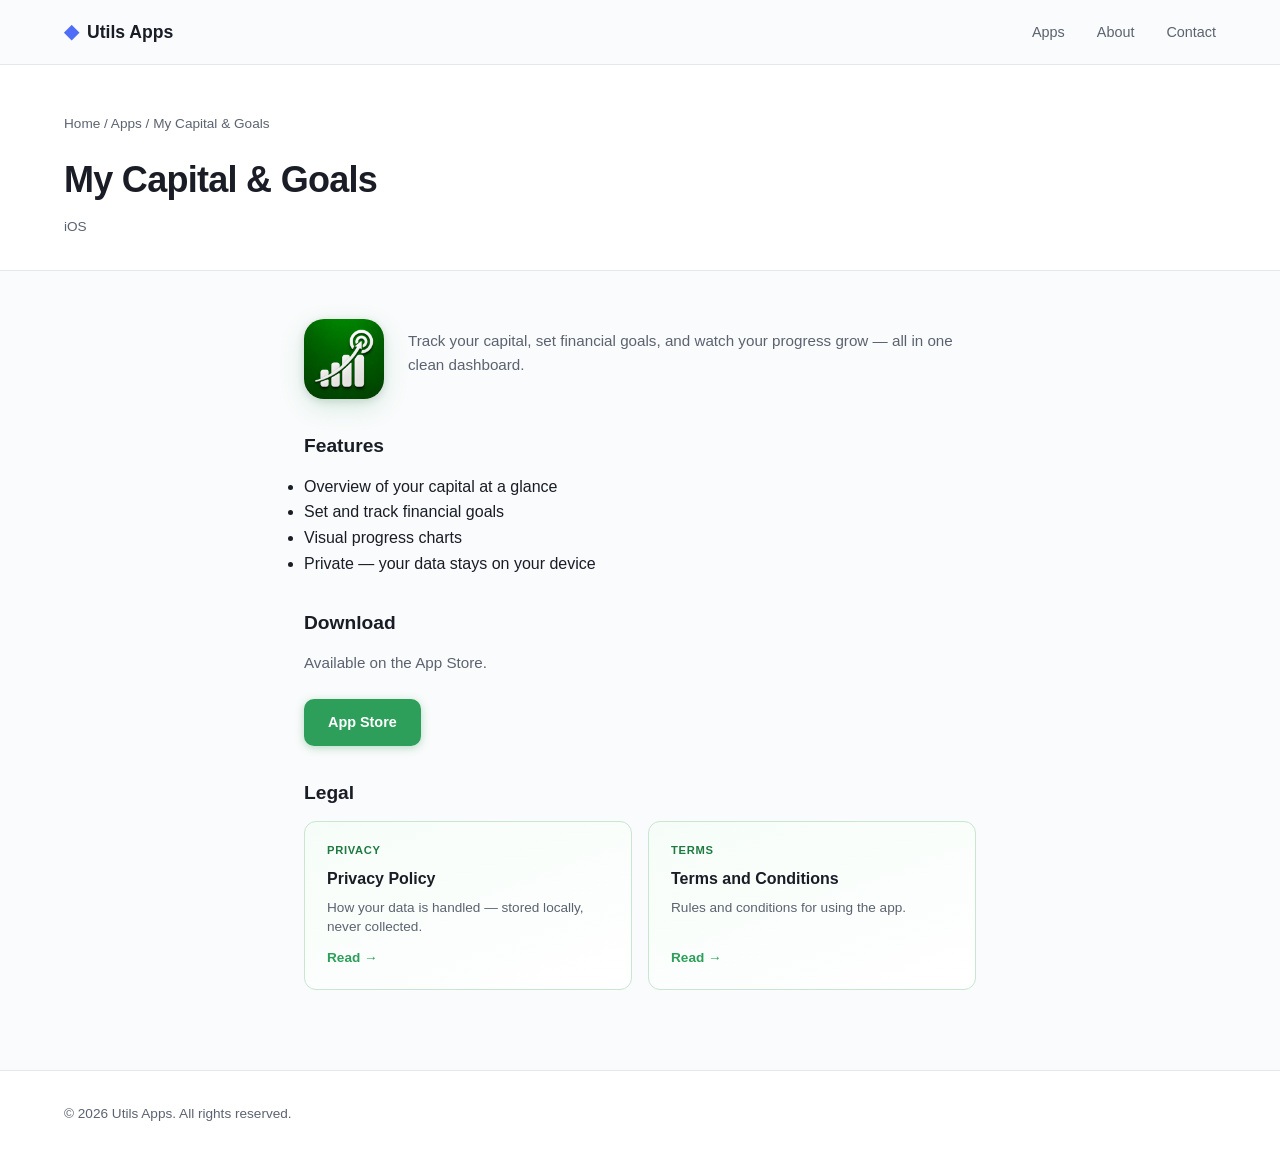
==== apps/my-capital-goals/index.html @ b61ee61e "Add files via upload" ====
<!DOCTYPE html>
<html lang="en">
<head>
  <meta charset="UTF-8">
  <meta name="viewport" content="width=device-width, initial-scale=1.0, viewport-fit=cover">
  <meta name="description" content="My Capital & Goals — track your finances and reach your targets.">
  <title>My Capital & Goals — Utils Apps</title>
  <link rel="stylesheet" href="../../css/style.css">
  <link rel="icon" href="../../assets/my-capital-goals-icon.png" type="image/png">
</head>
<body>
  <header class="site-header">
    <nav class="nav container">
      <a href="../../index.html" class="logo">
        <span class="logo-icon">◆</span>
        <span>Utils Apps</span>
      </a>
      <ul class="nav-links">
        <li><a href="../../index.html#apps">Apps</a></li>
        <li><a href="../../index.html#about">About</a></li>
        <li><a href="../../index.html#contact">Contact</a></li>
      </ul>
      <button class="nav-toggle" aria-label="Menu" aria-expanded="false">
        <span></span><span></span><span></span>
      </button>
    </nav>
  </header>

  <div class="page-hero">
    <div class="container">
      <p class="breadcrumb">
        <a href="../../index.html">Home</a> / <a href="../../index.html#apps">Apps</a> / My Capital &amp; Goals
      </p>
      <h1>My Capital &amp; Goals</h1>
      <p class="meta">iOS</p>
    </div>
  </div>

  <main class="app-detail">
    <div class="app-detail-hero">
      <img
        src="../../assets/my-capital-goals-icon.png"
        alt="My Capital &amp; Goals app icon"
        class="app-detail-icon-img"
        width="80"
        height="80"
      >
      <div>
        <p>Track your capital, set financial goals, and watch your progress grow — all in one clean dashboard.</p>
      </div>
    </div>

    <h2>Features</h2>
    <ul>
      <li>Overview of your capital at a glance</li>
      <li>Set and track financial goals</li>
      <li>Visual progress charts</li>
      <li>Private — your data stays on your device</li>
    </ul>

    <h2>Download</h2>
    <p>Available on the App Store.</p>
    <div class="app-detail-links">
      <a href="#" class="btn btn-primary btn--green">App Store</a>
    </div>

    <h2>Legal</h2>
    <div class="app-legal-cards">
      <a href="privacy.html" class="app-legal-card">
        <span class="app-legal-card-label">Privacy</span>
        <span class="app-legal-card-title">Privacy Policy</span>
        <span class="app-legal-card-desc">How your data is handled — stored locally, never collected.</span>
        <span class="app-legal-card-arrow">Read →</span>
      </a>
      <a href="terms.html" class="app-legal-card">
        <span class="app-legal-card-label">Terms</span>
        <span class="app-legal-card-title">Terms and Conditions</span>
        <span class="app-legal-card-desc">Rules and conditions for using the app.</span>
        <span class="app-legal-card-arrow">Read →</span>
      </a>
    </div>
  </main>

  <footer class="site-footer">
    <div class="container footer-inner">
      <p>© <span id="year"></span> Utils Apps. All rights reserved.</p>
    </div>
  </footer>

  <script src="../../js/main.js"></script>
</body>
</html>
---- css/style.css ----
/* ── Reset & base ─────────────────────────────────────────── */
*, *::before, *::after { box-sizing: border-box; margin: 0; padding: 0; }

:root {
  --bg:           #fafbfc;
  --bg-alt:       #f0f2f5;
  --surface:      #ffffff;
  --border:       #e4e7ec;
  --text:         #1a1d26;
  --text-muted:   #5c6370;
  --accent:       #4f6ef7;
  --accent-hover: #3b57d9;
  --accent-light: #eef1fe;
  --radius:       12px;
  --radius-lg:    20px;
  --shadow:       0 1px 3px rgba(0,0,0,.06), 0 4px 16px rgba(0,0,0,.04);
  --shadow-lg:    0 8px 32px rgba(79,110,247,.10);
  --font:         -apple-system, BlinkMacSystemFont, "Segoe UI", Roboto, "Helvetica Neue", Arial, sans-serif;
  --max-width:      1100px;
  --header-h:       64px;
  --container-pad:  24px;
}

html {
  scroll-behavior: smooth;
  -webkit-text-size-adjust: 100%;
  text-size-adjust: 100%;
}

body {
  font-family: var(--font);
  background: var(--bg);
  color: var(--text);
  line-height: 1.6;
  -webkit-font-smoothing: antialiased;
  overflow-x: hidden;
  min-height: 100dvh;
}

body.nav-open {
  overflow: hidden;
}

a { color: var(--accent); text-decoration: none; transition: color .15s; }
a:hover { color: var(--accent-hover); }

img {
  max-width: 100%;
  height: auto;
  display: block;
}

.container {
  width: 100%;
  max-width: var(--max-width);
  margin: 0 auto;
  padding-left: max(var(--container-pad), env(safe-area-inset-left));
  padding-right: max(var(--container-pad), env(safe-area-inset-right));
}

/* ── Header ───────────────────────────────────────────────── */
.site-header {
  position: sticky;
  top: 0;
  z-index: 100;
  background: rgba(250,251,252,.85);
  backdrop-filter: blur(12px);
  -webkit-backdrop-filter: blur(12px);
  border-bottom: 1px solid var(--border);
  padding-top: env(safe-area-inset-top);
}

.nav {
  position: relative;
  display: flex;
  align-items: center;
  justify-content: space-between;
  height: var(--header-h);
}

.logo {
  display: flex;
  align-items: center;
  gap: 8px;
  font-weight: 700;
  font-size: 1.1rem;
  color: var(--text);
}

.logo-icon {
  color: var(--accent);
  font-size: 1.2rem;
}

.nav-links {
  display: flex;
  gap: 32px;
  list-style: none;
}

.nav-links a {
  color: var(--text-muted);
  font-size: .9rem;
  font-weight: 500;
}

.nav-links a:hover { color: var(--text); }

.nav-toggle {
  display: none;
  flex-direction: column;
  align-items: center;
  justify-content: center;
  gap: 5px;
  background: none;
  border: none;
  cursor: pointer;
  padding: 10px;
  min-width: 44px;
  min-height: 44px;
  border-radius: 8px;
  -webkit-tap-highlight-color: transparent;
}

.nav-toggle:focus-visible {
  outline: 2px solid var(--accent);
  outline-offset: 2px;
}

.nav-toggle span {
  display: block;
  width: 22px;
  height: 2px;
  background: var(--text);
  border-radius: 2px;
  transition: transform .2s, opacity .2s;
}

/* ── Hero ─────────────────────────────────────────────────── */
.hero {
  position: relative;
  padding: 72px 0 88px;
  overflow: hidden;
}

.hero-layout {
  display: grid;
  grid-template-columns: 1fr 1fr;
  gap: 48px;
  align-items: center;
}

.hero-content {
  position: relative;
  z-index: 2;
}

.hero-badge {
  display: inline-block;
  background: var(--accent-light);
  color: var(--accent);
  font-size: .8rem;
  font-weight: 600;
  padding: 6px 14px;
  border-radius: 100px;
  margin-bottom: 20px;
  letter-spacing: .02em;
}

.hero h1 {
  font-size: clamp(2.25rem, 4.5vw, 3.5rem);
  font-weight: 800;
  line-height: 1.1;
  letter-spacing: -.03em;
  margin-bottom: 24px;
}

.hero-lead {
  font-size: 1.15rem;
  color: var(--text-muted);
  margin-bottom: 36px;
  max-width: 480px;
  line-height: 1.65;
}

.hero-actions { display: flex; gap: 12px; flex-wrap: wrap; }

/* Hero visual — abstract showcase */
.hero-visual {
  position: relative;
  display: flex;
  align-items: center;
  justify-content: center;
  min-height: 440px;
}

.hero-glow {
  position: absolute;
  border-radius: 50%;
  pointer-events: none;
  filter: blur(60px);
}

.hero-glow--green {
  width: 300px;
  height: 300px;
  background: rgba(45, 159, 90, .2);
  top: 50%;
  left: 50%;
  transform: translate(-30%, -50%);
  animation: glow-pulse 5s ease-in-out infinite;
}

.hero-glow--blue {
  width: 240px;
  height: 240px;
  background: rgba(79, 110, 247, .14);
  top: 50%;
  left: 50%;
  transform: translate(-70%, -40%);
  animation: glow-pulse-blue 5s ease-in-out infinite 2.5s;
}

@keyframes glow-pulse {
  0%, 100% { opacity: .6; transform: translate(-30%, -50%) scale(1); }
  50% { opacity: 1; transform: translate(-30%, -50%) scale(1.1); }
}

@keyframes glow-pulse-blue {
  0%, 100% { opacity: .5; transform: translate(-70%, -40%) scale(1); }
  50% { opacity: .9; transform: translate(-70%, -40%) scale(1.08); }
}

.hero-showcase {
  position: relative;
  width: 100%;
  max-width: 420px;
  aspect-ratio: 1;
  display: flex;
  align-items: center;
  justify-content: center;
}

.hero-chart-svg {
  position: absolute;
  bottom: 8%;
  left: 0;
  width: 100%;
  height: auto;
  opacity: .85;
  z-index: 1;
}

.hero-chart-path {
  stroke-dasharray: 400;
  stroke-dashoffset: 400;
  animation: chart-draw 2.5s ease-out forwards;
}

.hero-chart-area {
  opacity: 0;
  animation: chart-fade 1s ease-out .8s forwards;
}

@keyframes chart-draw {
  to { stroke-dashoffset: 0; }
}

@keyframes chart-fade {
  to { opacity: 1; }
}

.hero-orbit-ring {
  position: absolute;
  border-radius: 50%;
  border: 1px dashed var(--border);
  pointer-events: none;
}

.hero-orbit-ring--outer {
  width: 88%;
  height: 88%;
  animation: orbit-spin 40s linear infinite;
}

.hero-orbit-ring--inner {
  width: 62%;
  height: 62%;
  border-color: rgba(45, 159, 90, .25);
  animation: orbit-spin 28s linear infinite reverse;
}

@keyframes orbit-spin {
  to { transform: rotate(360deg); }
}

.hero-showcase-center {
  position: relative;
  z-index: 3;
  padding: 20px;
  background: var(--surface);
  border-radius: 28px;
  border: 1px solid var(--border);
  box-shadow:
    0 16px 48px rgba(0, 0, 0, .08),
    0 4px 16px rgba(45, 159, 90, .12);
  animation: showcase-float 6s ease-in-out infinite;
}

@keyframes showcase-float {
  0%, 100% { transform: translateY(0); }
  50% { transform: translateY(-10px); }
}

.hero-showcase-icon {
  width: 88px;
  height: 88px;
  border-radius: 22px;
  box-shadow: 0 8px 24px rgba(45, 159, 90, .22);
}

.hero-chip {
  position: absolute;
  display: flex;
  align-items: center;
  gap: 8px;
  background: var(--surface);
  border: 1px solid var(--border);
  border-radius: 100px;
  padding: 10px 16px;
  font-size: .8rem;
  font-weight: 600;
  color: var(--text);
  box-shadow: var(--shadow);
  z-index: 4;
  white-space: nowrap;
}

.hero-chip-icon { font-size: 1rem; }

.hero-chip-dot {
  width: 8px;
  height: 8px;
  background: #2d9f5a;
  border-radius: 50%;
  animation: chip-pulse 2s ease-in-out infinite;
}

@keyframes chip-pulse {
  0%, 100% { opacity: 1; transform: scale(1); }
  50% { opacity: .5; transform: scale(.85); }
}

.hero-chip--1 {
  top: 6%;
  right: 0;
  animation: chip-float 5s ease-in-out infinite;
}

.hero-chip--2 {
  bottom: 28%;
  left: -4%;
  animation: chip-float 5s ease-in-out infinite 1.2s;
}

.hero-chip--3 {
  top: 38%;
  right: -6%;
  animation: chip-float 5s ease-in-out infinite 2.4s;
}

@keyframes chip-float {
  0%, 100% { transform: translateY(0); }
  50% { transform: translateY(-6px); }
}

.hero-metric {
  position: absolute;
  display: flex;
  flex-direction: column;
  gap: 2px;
  background: var(--surface);
  border: 1px solid var(--border);
  border-radius: 14px;
  padding: 12px 16px;
  box-shadow: var(--shadow);
  z-index: 4;
}

.hero-metric-value {
  font-size: 1.1rem;
  font-weight: 800;
  letter-spacing: -.02em;
  color: var(--text);
}

.hero-metric-label {
  font-size: .7rem;
  font-weight: 600;
  color: var(--text-muted);
}

.hero-metric--1 {
  bottom: 10%;
  left: 4%;
  animation: chip-float 5s ease-in-out infinite .6s;
}

.hero-metric--1 .hero-metric-value { color: #2d9f5a; }

.hero-metric--2 {
  top: 14%;
  left: 8%;
  animation: chip-float 5s ease-in-out infinite 1.8s;
}

.hero-metric--2 .hero-metric-value {
  font-size: .95rem;
  color: var(--accent);
}

/* ── Buttons ──────────────────────────────────────────────── */
.btn {
  display: inline-flex;
  align-items: center;
  justify-content: center;
  min-height: 44px;
  padding: 12px 24px;
  border-radius: 10px;
  font-size: .9rem;
  font-weight: 600;
  transition: background .15s, box-shadow .15s, transform .1s;
  -webkit-tap-highlight-color: transparent;
}

.btn:active { transform: scale(.98); }

.btn-primary {
  background: var(--accent);
  color: #fff;
  box-shadow: 0 2px 8px rgba(79,110,247,.3);
}

.btn-primary:hover {
  background: var(--accent-hover);
  color: #fff;
  box-shadow: 0 4px 16px rgba(79,110,247,.35);
}

.btn-secondary {
  background: var(--surface);
  color: var(--text);
  border: 1px solid var(--border);
}

.btn-secondary:hover {
  background: var(--bg-alt);
  color: var(--text);
}

/* ── Sections ─────────────────────────────────────────────── */
.section { padding: 80px 0; }
.section-alt { background: var(--bg-alt); }

.section-header {
  margin-bottom: 48px;
  max-width: 560px;
}

.section-header h2 {
  font-size: 1.75rem;
  font-weight: 700;
  margin-bottom: 10px;
  letter-spacing: -.01em;
}

.section-header p { color: var(--text-muted); }

/* ── App cards ────────────────────────────────────────────── */
.apps-grid {
  display: grid;
  grid-template-columns: repeat(auto-fill, minmax(min(100%, 300px), 1fr));
  gap: 24px;
}

.app-card {
  background: var(--surface);
  border: 1px solid var(--border);
  border-radius: var(--radius-lg);
  padding: 28px;
  box-shadow: var(--shadow);
  transition: box-shadow .2s, transform .2s, border-color .2s;
  display: flex;
  flex-direction: column;
}

.app-card:hover {
  box-shadow: var(--shadow-lg);
  transform: translateY(-3px);
}

.app-card--featured {
  width: 100%;
  max-width: 420px;
  background: linear-gradient(160deg, #f6fdf8 0%, var(--surface) 45%);
  border-color: #c8e6d0;
}

.app-card--featured:hover {
  border-color: #2d9f5a;
  box-shadow: 0 12px 40px rgba(45, 159, 90, .14);
}

.app-card-top {
  display: flex;
  align-items: center;
  gap: 16px;
  margin-bottom: 18px;
}

.app-card-icon-img {
  width: 72px;
  height: 72px;
  border-radius: 18px;
  box-shadow:
    0 2px 8px rgba(0, 0, 0, .12),
    0 8px 24px rgba(45, 159, 90, .18);
  flex-shrink: 0;
}

.app-card-head {
  display: flex;
  flex-direction: column;
  gap: 8px;
  min-width: 0;
}

.app-card h3 {
  font-size: 1.2rem;
  font-weight: 700;
  line-height: 1.25;
  letter-spacing: -.01em;
}

.app-card-desc {
  color: var(--text-muted);
  font-size: .9rem;
  line-height: 1.55;
  margin-bottom: 20px;
  flex-grow: 1;
}

.app-card-meta {
  display: flex;
  gap: 8px;
  margin-bottom: 20px;
}

.tag {
  background: var(--bg-alt);
  color: var(--text-muted);
  font-size: .75rem;
  font-weight: 600;
  padding: 4px 10px;
  border-radius: 100px;
}

.tag--ios {
  align-self: flex-start;
  background: #e8f5ec;
  color: #1f7a42;
}

.app-card-legal {
  display: flex;
  gap: 10px;
  flex-wrap: wrap;
  margin-bottom: 16px;
}

.legal-link {
  display: inline-flex;
  align-items: center;
  font-size: .8rem;
  font-weight: 600;
  padding: 6px 12px;
  border-radius: 8px;
  background: var(--accent-light);
  color: var(--accent);
}

.legal-link:hover {
  background: var(--accent);
  color: #fff;
}

.legal-link--green {
  background: #e8f5ec;
  color: #1f7a42;
}

.legal-link--green:hover {
  background: #2d9f5a;
  color: #fff;
}

.app-card-more {
  display: inline-block;
  font-size: .85rem;
  font-weight: 600;
  color: var(--text-muted);
  border-top: 1px solid var(--border);
  padding-top: 16px;
  width: 100%;
}

.app-card-more:hover { color: var(--accent); }

/* ── About ────────────────────────────────────────────────── */
.about-grid {
  display: grid;
  grid-template-columns: 1fr 1fr;
  gap: 48px;
  align-items: start;
}

.about-grid h2 {
  font-size: 1.75rem;
  font-weight: 700;
  margin-bottom: 16px;
}

.about-grid p { color: var(--text-muted); }

.about-features {
  list-style: none;
  display: flex;
  flex-direction: column;
  gap: 20px;
}

.about-features li {
  background: var(--surface);
  border: 1px solid var(--border);
  border-radius: var(--radius);
  padding: 20px 24px;
}

.about-features strong {
  display: block;
  font-size: .95rem;
  margin-bottom: 4px;
}

.about-features span {
  font-size: .85rem;
  color: var(--text-muted);
}

/* ── Contact ──────────────────────────────────────────────── */
.contact-box {
  text-align: center;
  background: var(--surface);
  border: 1px solid var(--border);
  border-radius: var(--radius-lg);
  padding: 56px 32px;
  box-shadow: var(--shadow);
}

.contact-box h2 {
  font-size: 1.5rem;
  font-weight: 700;
  margin-bottom: 10px;
}

.contact-box p {
  color: var(--text-muted);
  margin-bottom: 20px;
}

.contact-email {
  font-size: clamp(1rem, 4vw, 1.25rem);
  font-weight: 700;
  word-break: break-word;
}

/* ── Footer ───────────────────────────────────────────────── */
.site-footer {
  border-top: 1px solid var(--border);
  padding: 32px 0 max(32px, env(safe-area-inset-bottom));
  background: var(--surface);
}

.footer-inner {
  display: flex;
  align-items: center;
  justify-content: space-between;
  flex-wrap: wrap;
  gap: 16px;
  font-size: .85rem;
  color: var(--text-muted);
}

.footer-links { display: flex; gap: 24px; }

/* ── Legal / App detail pages ─────────────────────────────── */
.page-hero {
  padding: 48px 0 32px;
  border-bottom: 1px solid var(--border);
  background: var(--surface);
}

.page-hero h1 {
  font-size: clamp(1.5rem, 4vw, 2.25rem);
  font-weight: 800;
  letter-spacing: -.02em;
  margin-bottom: 8px;
}

.page-hero .breadcrumb {
  font-size: .85rem;
  color: var(--text-muted);
  margin-bottom: 16px;
}

.page-hero .breadcrumb a { color: var(--text-muted); }
.page-hero .breadcrumb a:hover { color: var(--accent); }

.page-hero .meta {
  font-size: .85rem;
  color: var(--text-muted);
}

.legal-content,
.app-detail {
  max-width: 720px;
  margin: 0 auto;
  padding: 48px 24px 80px;
}

.legal-content h2,
.app-detail h2 {
  font-size: 1.2rem;
  font-weight: 700;
  margin: 32px 0 12px;
}

.legal-content h2:first-child,
.app-detail h2:first-child { margin-top: 0; }

.legal-content p,
.legal-content li,
.app-detail p {
  color: var(--text-muted);
  font-size: .95rem;
  margin-bottom: 12px;
}

.legal-content ul,
.legal-content ol {
  padding-left: 24px;
  margin-bottom: 16px;
}

.legal-content li { margin-bottom: 6px; }

.page-hero--green {
  background: linear-gradient(160deg, #f6fdf8 0%, var(--surface) 100%);
}

.page-hero-app {
  display: flex;
  align-items: center;
  gap: 16px;
}

.page-hero-icon {
  width: 56px;
  height: 56px;
  border-radius: 14px;
  box-shadow:
    0 2px 8px rgba(0, 0, 0, .1),
    0 6px 20px rgba(45, 159, 90, .16);
  flex-shrink: 0;
}

.legal-document {
  background: var(--surface);
  border: 1px solid var(--border);
  border-radius: var(--radius-lg);
  padding: 36px 40px;
  box-shadow: var(--shadow);
}

.legal-effective {
  display: inline-block;
  background: #e8f5ec;
  color: #1f7a42;
  font-size: .85rem;
  padding: 8px 14px;
  border-radius: 8px;
  margin-bottom: 24px;
}

.legal-document > p:first-of-type {
  margin-top: 0;
}

.legal-document strong {
  color: var(--text);
  font-weight: 600;
}

.legal-contact {
  background: var(--bg-alt);
  border: 1px solid var(--border);
  border-radius: var(--radius);
  padding: 20px 24px;
  margin-top: 8px;
}

.legal-contact p {
  margin-bottom: 8px;
}

.legal-contact p:last-child {
  margin-bottom: 0;
}

.app-detail-hero {
  display: flex;
  align-items: center;
  gap: 24px;
  margin-bottom: 32px;
}

.app-detail-icon {
  width: 80px;
  height: 80px;
  background: var(--accent-light);
  border-radius: 20px;
  display: flex;
  align-items: center;
  justify-content: center;
  font-size: 2.5rem;
  flex-shrink: 0;
}

.app-detail-icon-img {
  width: 80px;
  height: 80px;
  border-radius: 20px;
  box-shadow:
    0 2px 8px rgba(0, 0, 0, .12),
    0 8px 24px rgba(45, 159, 90, .18);
  flex-shrink: 0;
}

.btn--green {
  background: #2d9f5a;
  box-shadow: 0 2px 8px rgba(45, 159, 90, .35);
}

.btn--green:hover {
  background: #248a4c;
  color: #fff;
  box-shadow: 0 4px 16px rgba(45, 159, 90, .4);
}

.app-legal-cards {
  display: grid;
  grid-template-columns: repeat(auto-fill, minmax(260px, 1fr));
  gap: 16px;
  margin-top: 8px;
}

.app-legal-card {
  display: flex;
  flex-direction: column;
  gap: 6px;
  padding: 20px 22px;
  background: linear-gradient(160deg, #f6fdf8 0%, var(--surface) 100%);
  border: 1px solid #c8e6d0;
  border-radius: var(--radius);
  color: var(--text);
  transition: border-color .2s, box-shadow .2s, transform .15s;
}

.app-legal-card:hover {
  border-color: #2d9f5a;
  box-shadow: 0 8px 24px rgba(45, 159, 90, .12);
  transform: translateY(-2px);
  color: var(--text);
}

.app-legal-card-label {
  font-size: .7rem;
  font-weight: 700;
  text-transform: uppercase;
  letter-spacing: .06em;
  color: #1f7a42;
}

.app-legal-card-title {
  font-size: 1rem;
  font-weight: 700;
}

.app-legal-card-desc {
  font-size: .85rem;
  color: var(--text-muted);
  line-height: 1.45;
  flex-grow: 1;
}

.app-legal-card-arrow {
  font-size: .85rem;
  font-weight: 600;
  color: #2d9f5a;
  margin-top: 4px;
}

.app-detail-links {
  display: flex;
  gap: 12px;
  flex-wrap: wrap;
  margin-top: 24px;
}

.app-screenshots {
  display: grid;
  grid-template-columns: repeat(auto-fill, minmax(180px, 1fr));
  gap: 16px;
  margin: 32px 0;
}

.screenshot-placeholder {
  aspect-ratio: 9/16;
  background: var(--bg-alt);
  border: 1px dashed var(--border);
  border-radius: var(--radius);
  display: flex;
  align-items: center;
  justify-content: center;
  color: var(--text-muted);
  font-size: .8rem;
}

/* ── Responsive ───────────────────────────────────────────── */

/* Large tablets & small laptops */
@media (max-width: 1024px) {
  .hero-layout {
    gap: 32px;
  }

  .hero-visual {
    min-height: 420px;
  }

  .hero-chip--3 { right: -2%; }
}

/* Tablets */
@media (max-width: 900px) {
  .hero-layout {
    grid-template-columns: 1fr;
    gap: 36px;
  }

  .hero-content {
    text-align: center;
  }

  .hero-lead {
    margin-left: auto;
    margin-right: auto;
  }

  .hero-actions {
    justify-content: center;
  }

  .hero-visual {
    min-height: 400px;
    max-width: 420px;
    margin: 0 auto;
    width: 100%;
  }

  .about-grid {
    grid-template-columns: 1fr;
    gap: 32px;
  }
}

/* Phones */
@media (max-width: 768px) {
  :root { --container-pad: 20px; }

  .nav-toggle { display: flex; }

  .nav-links {
    display: none;
    position: absolute;
    top: 100%;
    left: calc(-1 * var(--container-pad));
    right: calc(-1 * var(--container-pad));
    flex-direction: column;
    gap: 0;
    background: var(--surface);
    border-bottom: 1px solid var(--border);
    padding: 8px 0 12px;
    box-shadow: var(--shadow);
  }

  .nav-links.open { display: flex; }

  .nav-links li { width: 100%; }

  .nav-links li a {
    display: flex;
    align-items: center;
    min-height: 48px;
    padding: 12px var(--container-pad);
  }

  .hero {
    padding: 40px 0 48px;
  }

  .hero h1 br { display: none; }

  .hero-visual {
    min-height: 340px;
  }

  .hero-showcase {
    max-width: 340px;
  }

  .hero-showcase-icon {
    width: 72px;
    height: 72px;
    border-radius: 18px;
  }

  .hero-showcase-center { padding: 16px; border-radius: 24px; }

  .hero-chip {
    font-size: .75rem;
    padding: 8px 12px;
  }

  .hero-chip--1 { top: 4%; right: -2%; }
  .hero-chip--2 { left: -2%; bottom: 26%; }
  .hero-chip--3 { right: -4%; }

  .hero-metric {
    padding: 10px 12px;
  }

  .hero-metric-value { font-size: 1rem; }

  .section { padding: 56px 0; }

  .section-header {
    margin-bottom: 32px;
  }

  .section-header h2,
  .about-grid h2 {
    font-size: 1.5rem;
  }

  .app-card {
    padding: 22px;
  }

  .app-card--featured {
    max-width: 100%;
  }

  .app-card-top {
    gap: 14px;
  }

  .app-card-icon-img {
    width: 64px;
    height: 64px;
    border-radius: 16px;
  }

  .contact-box {
    padding: 40px 24px;
  }

  .page-hero {
    padding: 36px 0 28px;
  }

  .page-hero-app {
    flex-wrap: wrap;
  }

  .legal-content,
  .app-detail {
    padding: 36px max(20px, env(safe-area-inset-left)) 64px;
  }

  .legal-document {
    padding: 24px 20px;
  }

  .app-detail-hero {
    flex-direction: column;
    align-items: flex-start;
    gap: 16px;
  }

  .app-detail-links {
    flex-direction: column;
    align-items: stretch;
  }

  .app-detail-links .btn {
    justify-content: center;
    width: 100%;
  }

  .app-legal-cards {
    grid-template-columns: 1fr;
  }

  .footer-inner {
    flex-direction: column;
    text-align: center;
  }

  .footer-links {
    flex-wrap: wrap;
    justify-content: center;
    gap: 16px;
  }
}

/* Small phones */
@media (max-width: 480px) {
  :root { --container-pad: 16px; }

  .hero-badge {
    font-size: .75rem;
  }

  .hero-visual {
    min-height: 280px;
  }

  .hero-showcase {
    max-width: 280px;
  }

  .hero-showcase-icon {
    width: 64px;
    height: 64px;
    border-radius: 16px;
  }

  .hero-chip--3,
  .hero-metric--2 {
    display: none;
  }

  .legal-link {
    flex: 1 1 auto;
    justify-content: center;
    min-height: 40px;
  }

  .app-card-legal {
    flex-direction: column;
  }

  .app-card-legal .legal-link {
    width: 100%;
  }

  .page-hero .breadcrumb {
    font-size: .8rem;
    line-height: 1.5;
    word-break: break-word;
  }

  .legal-content h2,
  .app-detail h2 {
    font-size: 1.1rem;
    margin-top: 28px;
  }

  .app-screenshots {
    grid-template-columns: 1fr 1fr;
    gap: 12px;
  }
}

/* Very small screens */
@media (max-width: 360px) {
  .logo { font-size: 1rem; }

  .hero h1 {
    font-size: 1.85rem;
  }

  .btn {
    width: 100%;
    justify-content: center;
  }

  .hero-showcase { max-width: 240px; }
  .hero-chip--2 { display: none; }
}

/* Large desktops */
@media (min-width: 1280px) {
  :root {
    --max-width: 1200px;
  }

  .hero-layout {
    gap: 64px;
  }
}

/* Reduced motion */
@media (prefers-reduced-motion: reduce) {
  html { scroll-behavior: auto; }

  *,
  *::before,
  *::after {
    animation-duration: 0.01ms !important;
    animation-iteration-count: 1 !important;
    transition-duration: 0.01ms !important;
  }

  .app-card:hover,
  .app-legal-card:hover {
    transform: none;
  }
}
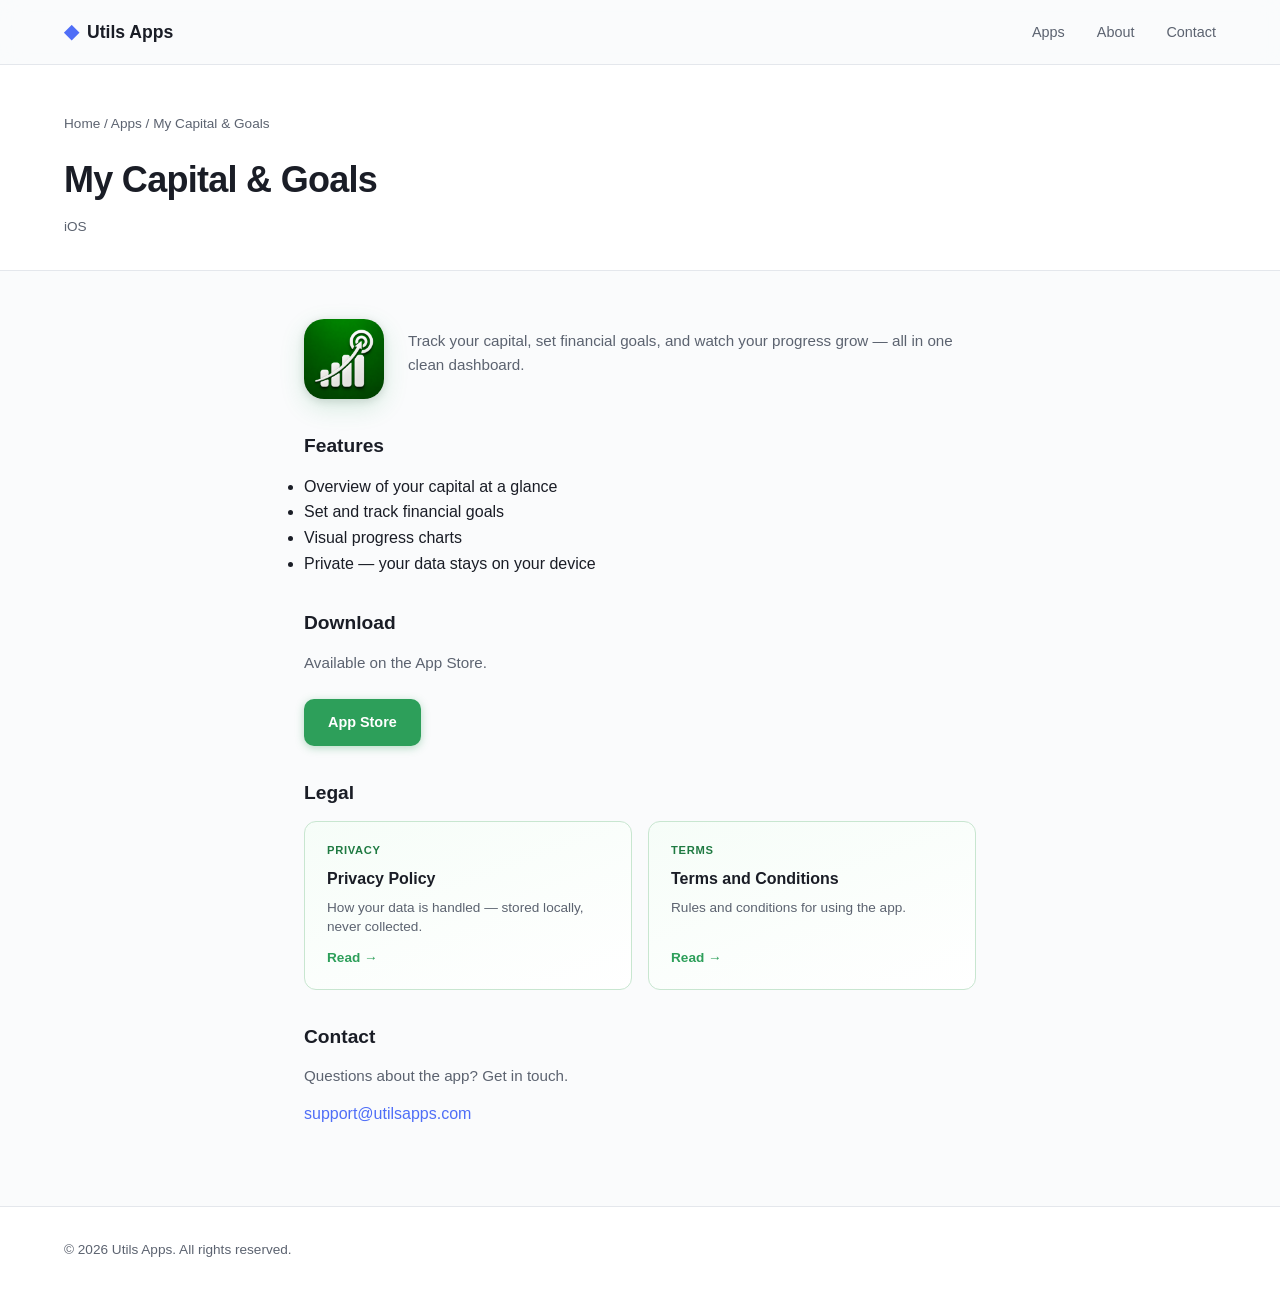
==== commit 9926ac50: "Update index.html" ====
--- a/apps/my-capital-goals/index.html
+++ b/apps/my-capital-goals/index.html
@@ -79,6 +79,11 @@
         <span class="app-legal-card-arrow">Read →</span>
       </a>
     </div>
+        <h2>Contact</h2>
+    <div class="app-contact">
+      <p>Questions about the app? Get in touch.</p>
+      <a href="mailto:support@utilsapps.com" class="app-contact-email">support@utilsapps.com</a>
+    </div>
   </main>
 
   <footer class="site-footer">
